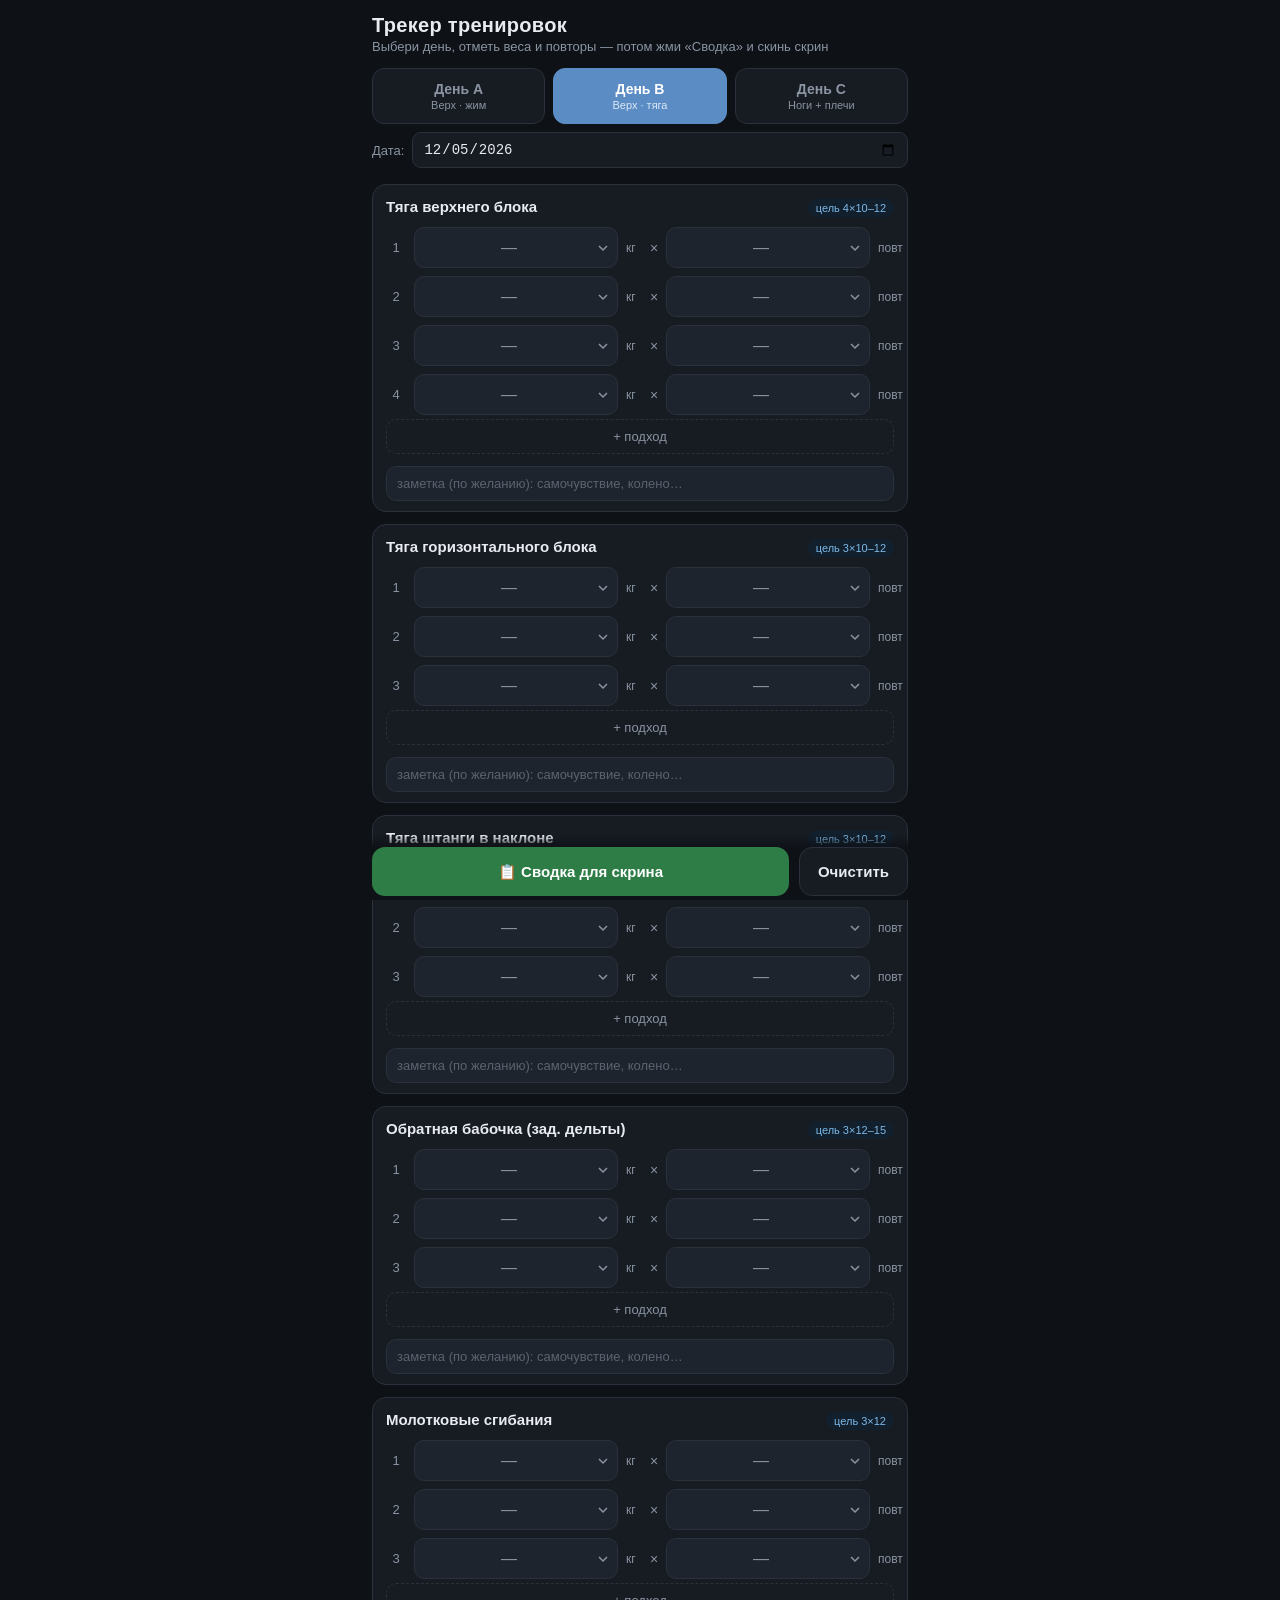
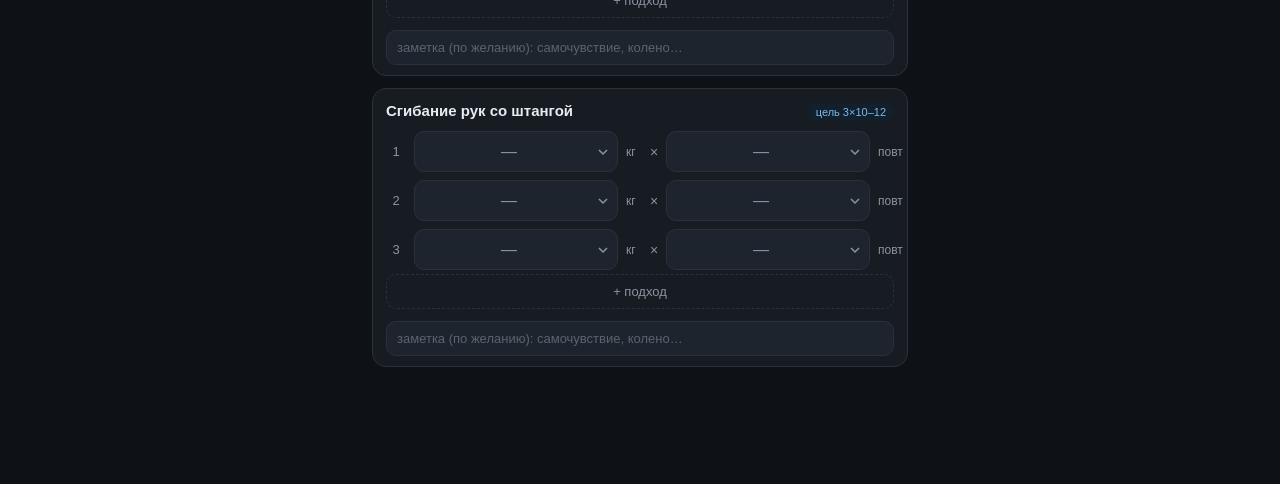
==== index.html @ 122b9a28 "Add files via upload" ====
<!DOCTYPE html>
<html lang="ru">
<head>
<meta charset="UTF-8">
<meta name="viewport" content="width=device-width, initial-scale=1.0, maximum-scale=1.0, user-scalable=no, viewport-fit=cover">
<title>Трекер тренировок</title>

<!-- PWA: иконка на домашний экран, полноэкранный режим -->
<meta name="apple-mobile-web-app-capable" content="yes">
<meta name="apple-mobile-web-app-status-bar-style" content="black-translucent">
<meta name="apple-mobile-web-app-title" content="Тренировки">
<meta name="theme-color" content="#0e1116">

<!-- иконка приложения (SVG, встроенная) -->
<link rel="apple-touch-icon" href="data:image/svg+xml,%3Csvg xmlns='http://www.w3.org/2000/svg' viewBox='0 0 180 180'%3E%3Crect width='180' height='180' rx='40' fill='%230e1116'/%3E%3Crect x='38' y='78' width='104' height='24' rx='12' fill='%232E7D46'/%3E%3Ccircle cx='38' cy='90' r='26' fill='%235b8cc4'/%3E%3Ccircle cx='142' cy='90' r='26' fill='%235b8cc4'/%3E%3Crect x='26' y='74' width='16' height='32' rx='5' fill='%237db9e8'/%3E%3Crect x='138' y='74' width='16' height='32' rx='5' fill='%237db9e8'/%3E%3C/svg%3E">
<link rel="manifest" href="data:application/json,%7B%22name%22%3A%22%D0%A2%D1%80%D0%B5%D0%BA%D0%B5%D1%80%20%D1%82%D1%80%D0%B5%D0%BD%D0%B8%D1%80%D0%BE%D0%B2%D0%BE%D0%BA%22%2C%22short_name%22%3A%22%D0%A2%D1%80%D0%B5%D0%BD%D0%B8%D1%80%D0%BE%D0%B2%D0%BA%D0%B8%22%2C%22display%22%3A%22standalone%22%2C%22background_color%22%3A%22%230e1116%22%2C%22theme_color%22%3A%22%230e1116%22%2C%22start_url%22%3A%22.%22%7D">
<style>
  :root{
    --bg:#0e1116;
    --panel:#171b22;
    --panel2:#1e242d;
    --line:#2a313c;
    --navy:#5b8cc4;
    --green:#4fae6a;
    --green-d:#2E7D46;
    --txt:#e8ecf1;
    --muted:#8a94a2;
    --accent:#7db9e8;
  }
  *{box-sizing:border-box;-webkit-tap-highlight-color:transparent;}
  html,body{margin:0;padding:0;background:var(--bg);color:var(--txt);
    font-family:-apple-system,BlinkMacSystemFont,"Segoe UI",Roboto,sans-serif;}
  body{padding:14px 12px 40px;max-width:560px;margin:0 auto;}

  header{margin-bottom:14px;}
  h1{font-size:20px;margin:0 0 2px;letter-spacing:.3px;}
  .sub{color:var(--muted);font-size:13px;}

  /* переключатель дней */
  .days{display:flex;gap:8px;margin:14px 0 8px;}
  .day-btn{flex:1;padding:12px 6px;border-radius:12px;border:1px solid var(--line);
    background:var(--panel);color:var(--muted);font-size:14px;font-weight:600;
    text-align:center;cursor:pointer;transition:.15s;}
  .day-btn .t{display:block;font-size:11px;font-weight:500;margin-top:2px;color:var(--muted);}
  .day-btn.active{background:var(--navy);color:#fff;border-color:var(--navy);}
  .day-btn.active .t{color:#dce8f5;}

  .datebar{display:flex;align-items:center;gap:8px;margin:6px 0 16px;}
  .datebar label{font-size:13px;color:var(--muted);}
  .datebar input{background:var(--panel);border:1px solid var(--line);color:var(--txt);
    padding:8px 10px;border-radius:9px;font-size:14px;flex:1;}

  .ex{background:var(--panel);border:1px solid var(--line);border-radius:14px;
    padding:13px 13px 6px;margin-bottom:12px;}
  .ex-head{display:flex;justify-content:space-between;align-items:baseline;margin-bottom:10px;}
  .ex-name{font-size:15px;font-weight:650;}
  .ex-target{font-size:11px;color:var(--accent);background:#12202e;padding:3px 8px;
    border-radius:20px;white-space:nowrap;margin-left:8px;}

  .sets{display:flex;flex-direction:column;gap:8px;}
  .set{display:flex;align-items:center;gap:8px;}
  .set-n{width:20px;color:var(--muted);font-size:13px;flex-shrink:0;text-align:center;}
  .set select{flex:1;background:var(--panel2);border:1px solid var(--line);color:var(--txt);
    padding:11px 8px;border-radius:10px;font-size:16px;text-align:center;
    appearance:none;-webkit-appearance:none;
    background-image:url("data:image/svg+xml;utf8,<svg xmlns='http://www.w3.org/2000/svg' width='12' height='12' viewBox='0 0 12 12'><path d='M2 4l4 4 4-4' stroke='%238a94a2' stroke-width='1.5' fill='none'/></svg>");
    background-repeat:no-repeat;background-position:right 8px center;padding-right:22px;}
  .set select:focus{outline:none;border-color:var(--navy);}
  .set select.empty{color:var(--muted);}
  .unit{font-size:12px;color:var(--muted);width:16px;flex-shrink:0;}
  .set .x{color:var(--muted);font-size:14px;flex-shrink:0;}

  .add-set{width:100%;background:transparent;border:1px dashed var(--line);color:var(--muted);
    padding:9px;border-radius:10px;font-size:13px;margin:4px 0 8px;cursor:pointer;}
  .add-set:active{background:var(--panel2);}

  .note-in{width:100%;background:var(--panel2);border:1px solid var(--line);color:var(--txt);
    padding:9px 10px;border-radius:10px;font-size:13px;margin-top:4px;resize:none;
    font-family:inherit;}
  .note-in::placeholder{color:#5a636f;}

  .bottom{position:sticky;bottom:0;padding:12px 0 4px;background:linear-gradient(transparent,var(--bg) 22%);
    display:flex;gap:10px;margin-top:6px;}
  .btn{flex:1;padding:15px;border-radius:13px;border:none;font-size:15px;font-weight:650;cursor:pointer;}
  .btn-green{background:var(--green-d);color:#fff;}
  .btn-ghost{background:var(--panel);color:var(--txt);border:1px solid var(--line);flex:0 0 auto;padding:15px 18px;}
  .btn:active{transform:scale(.98);}

  /* сводка */
  .overlay{position:fixed;inset:0;background:rgba(0,0,0,.6);display:none;
    align-items:flex-start;justify-content:center;padding:24px 14px;z-index:50;overflow:auto;}
  .overlay.show{display:flex;}
  .summary-card{background:#0f1319;border:1px solid var(--line);border-radius:16px;
    width:100%;max-width:460px;padding:20px;}
  .summary-card h2{margin:0 0 3px;font-size:17px;color:var(--green);}
  .summary-card .sdate{color:var(--muted);font-size:13px;margin-bottom:14px;}
  .srow{padding:9px 0;border-bottom:1px solid var(--line);}
  .srow:last-of-type{border-bottom:none;}
  .srow .n{font-size:14px;font-weight:600;margin-bottom:3px;}
  .srow .v{font-size:14px;color:var(--accent);font-variant-numeric:tabular-nums;}
  .srow .empty-v{color:#5a636f;font-style:italic;}
  .snote{margin-top:12px;padding-top:12px;border-top:1px solid var(--line);
    font-size:13px;color:var(--muted);white-space:pre-wrap;}
  .close-row{display:flex;gap:10px;margin-top:18px;}
  .tip{font-size:12px;color:var(--muted);text-align:center;margin-top:14px;line-height:1.5;}
</style>
</head>
<body>
<header>
  <h1>Трекер тренировок</h1>
  <div class="sub">Выбери день, отметь веса и повторы — потом жми «Сводка» и скинь скрин</div>
</header>

<div class="days" id="days"></div>

<div class="datebar">
  <label>Дата:</label>
  <input type="date" id="workoutDate">
</div>

<div id="exercises"></div>

<div class="bottom">
  <button class="btn btn-green" onclick="showSummary()">📋 Сводка для скрина</button>
  <button class="btn btn-ghost" onclick="resetDay()">Очистить</button>
</div>

<div class="overlay" id="overlay">
  <div class="summary-card" id="summaryCard"></div>
</div>

<script>
// ---- данные программы ----
const PROGRAM = {
  A: {
    label:"День A", title:"Верх · жим",
    ex:[
      {n:"Жим штанги лёжа", t:"4×8–10", type:"barbell"},
      {n:"Жим гантелей на наклонной", t:"3×10–12", type:"db"},
      {n:"Сведение рук (бабочка)", t:"3×12", type:"machine"},
      {n:"Жим гантелей сидя над головой", t:"3×10", type:"db"},
      {n:"Разгибание на трицепс (канат)", t:"3×12", type:"machine"},
      {n:"Французский жим гантелей", t:"3×12", type:"db"},
    ]
  },
  B: {
    label:"День B", title:"Верх · тяга",
    ex:[
      {n:"Тяга верхнего блока", t:"4×10–12", type:"machine"},
      {n:"Тяга горизонтального блока", t:"3×10–12", type:"machine"},
      {n:"Тяга штанги в наклоне", t:"3×10–12", type:"barbell"},
      {n:"Обратная бабочка (зад. дельты)", t:"3×12–15", type:"machine"},
      {n:"Молотковые сгибания", t:"3×12", type:"db"},
      {n:"Сгибание рук со штангой", t:"3×10–12", type:"barbell"},
    ]
  },
  C: {
    label:"День C", title:"Ноги + плечи",
    ex:[
      {n:"Жим ногами", t:"3×10–12", type:"machine"},
      {n:"Сгибание ног", t:"3×12", type:"machine"},
      {n:"Сведение ног", t:"3×12–15", type:"machine"},
      {n:"Жим гантелей сидя (плечи)", t:"3×10", type:"db"},
      {n:"Махи в стороны (средний пучок)", t:"3×12–15", type:"db"},
      {n:"Махи в наклоне / обр. бабочка (задний)", t:"3×12–15", type:"db"},
    ]
  }
};

// шаги весов под тип снаряда
function weightOptions(type){
  let max, step;
  if(type==="barbell"){ max=120; step=2.5; }
  else if(type==="db"){ max=40; step=1; }
  else { max=120; step=2.5; } // machine / блок
  const arr=[];
  for(let w=0; w<=max; w+=step){
    arr.push(Number.isInteger(w)? w.toString() : w.toString());
  }
  return arr;
}
const REPS = Array.from({length:30},(_,i)=>(i+1).toString());

// ---- состояние ----
let currentDay = "B"; // по умолчанию открываем B — ты его отрабатывал
let state = {}; // state[day][exIndex] = {sets:[{w,r},...], note:""}
const STORE_KEY = "trainTracker_v1";

function freshState(){
  const s = {};
  for(const d of Object.keys(PROGRAM)){
    s[d] = PROGRAM[d].ex.map(()=>({sets:[{w:"",r:""},{w:"",r:""},{w:"",r:""}], note:""}));
  }
  s.B[0].sets.push({w:"",r:""}); // день B: 4 подхода в тяге верхнего блока
  return s;
}

function saveState(){
  try{ localStorage.setItem(STORE_KEY, JSON.stringify({day:currentDay, state})); }catch(e){}
}

function loadState(){
  state = freshState();
  try{
    const raw = localStorage.getItem(STORE_KEY);
    if(raw){
      const parsed = JSON.parse(raw);
      if(parsed && parsed.state){
        // бережная миграция: переносим данные тех дней, где структура совпала.
        // если в дне поменялось число упражнений (напр. добавили сведение ног в C) —
        // этот день берётся из свежего дефолта, остальные сохраняются.
        for(const d of Object.keys(PROGRAM)){
          const saved = parsed.state[d];
          if(saved && saved.length === PROGRAM[d].ex.length){
            state[d] = saved;
          }
        }
        if(parsed.day && PROGRAM[parsed.day]) currentDay = parsed.day;
      }
    }
  }catch(e){}
}
loadState();

// дата по умолчанию — сегодня
function todayISO(){
  const d=new Date();
  const off=d.getTimezoneOffset();
  const l=new Date(d.getTime()-off*60000);
  return l.toISOString().slice(0,10);
}

// ---- рендер ----
function renderDays(){
  const box=document.getElementById("days");
  box.innerHTML="";
  for(const d of Object.keys(PROGRAM)){
    const b=document.createElement("div");
    b.className="day-btn"+(d===currentDay?" active":"");
    b.innerHTML=`${PROGRAM[d].label}<span class="t">${PROGRAM[d].title}</span>`;
    b.onclick=()=>{currentDay=d; saveState(); renderDays(); renderExercises();};
    box.appendChild(b);
  }
}

function makeSelect(options, value, unit, onChange){
  const sel=document.createElement("select");
  const ph=document.createElement("option");
  ph.value=""; ph.textContent="—";
  sel.appendChild(ph);
  for(const o of options){
    const op=document.createElement("option");
    op.value=o; op.textContent=o+(unit||"");
    sel.appendChild(op);
  }
  sel.value=value||"";
  if(!value) sel.classList.add("empty");
  sel.onchange=()=>{ sel.classList.toggle("empty",!sel.value); onChange(sel.value); saveState(); };
  return sel;
}

function renderExercises(){
  const box=document.getElementById("exercises");
  box.innerHTML="";
  const day=PROGRAM[currentDay];
  day.ex.forEach((ex,ei)=>{
    const card=document.createElement("div");
    card.className="ex";
    const wOpts=weightOptions(ex.type);

    const head=document.createElement("div");
    head.className="ex-head";
    head.innerHTML=`<span class="ex-name">${ex.n}</span><span class="ex-target">цель ${ex.t}</span>`;
    card.appendChild(head);

    const setsBox=document.createElement("div");
    setsBox.className="sets";
    const st=state[currentDay][ei];

    st.sets.forEach((set,si)=>{
      const row=document.createElement("div");
      row.className="set";
      const num=document.createElement("div");
      num.className="set-n"; num.textContent=(si+1);
      row.appendChild(num);

      const wSel=makeSelect(wOpts,set.w,"",(v)=>{set.w=v;});
      row.appendChild(wSel);
      const kg=document.createElement("span"); kg.className="unit"; kg.textContent="кг";
      row.appendChild(kg);

      const x=document.createElement("span"); x.className="x"; x.textContent="×";
      row.appendChild(x);

      const rSel=makeSelect(REPS,set.r,"",(v)=>{set.r=v;});
      row.appendChild(rSel);
      const rp=document.createElement("span"); rp.className="unit"; rp.textContent="повт";
      row.appendChild(rp);

      setsBox.appendChild(row);
    });
    card.appendChild(setsBox);

    const addBtn=document.createElement("button");
    addBtn.className="add-set"; addBtn.textContent="+ подход";
    addBtn.onclick=()=>{ st.sets.push({w:"",r:""}); saveState(); renderExercises(); };
    card.appendChild(addBtn);

    const note=document.createElement("textarea");
    note.className="note-in"; note.rows=1; note.placeholder="заметка (по желанию): самочувствие, колено…";
    note.value=st.note;
    note.oninput=()=>{st.note=note.value; saveState();};
    card.appendChild(note);

    box.appendChild(card);
  });
}

// ---- сводка ----
function showSummary(){
  const day=PROGRAM[currentDay];
  const date=document.getElementById("workoutDate").value||todayISO();
  const [y,m,dd]=date.split("-");
  const human=`${dd}.${m}.${y.slice(2)}`;

  let html=`<h2>${day.label} · ${day.title}</h2>`;
  html+=`<div class="sdate">${human}</div>`;

  day.ex.forEach((ex,ei)=>{
    const st=state[currentDay][ei];
    const done=st.sets.filter(s=>s.w!==""&&s.r!=="").map(s=>`${s.w}×${s.r}`);
    html+=`<div class="srow"><div class="n">${ex.n}</div>`;
    if(done.length){
      html+=`<div class="v">${done.join("   ")}</div>`;
    }else{
      html+=`<div class="v empty-v">—</div>`;
    }
    html+=`</div>`;
  });

  // заметки
  const notes=day.ex.map((ex,ei)=>{
    const nt=state[currentDay][ei].note.trim();
    return nt?`${ex.n}: ${nt}`:null;
  }).filter(Boolean);
  if(notes.length){
    html+=`<div class="snote">📝 ${notes.join("\n")}</div>`;
  }

  html+=`<div class="close-row">
    <button class="btn btn-green" onclick="hideSummary()">Готово</button>
  </div>
  <div class="tip">Сделай скриншот этого окна и скинь в чат.<br>Данные сохраняются автоматически в этом браузере.</div>`;

  document.getElementById("summaryCard").innerHTML=html;
  document.getElementById("overlay").classList.add("show");
}
function hideSummary(){ document.getElementById("overlay").classList.remove("show"); }
document.getElementById("overlay").onclick=(e)=>{ if(e.target.id==="overlay") hideSummary(); };

function resetDay(){
  if(!confirm("Очистить данные этого дня?")) return;
  state[currentDay]=PROGRAM[currentDay].ex.map(()=>({sets:[{w:"",r:""},{w:"",r:""},{w:"",r:""}],note:""}));
  if(currentDay==="B") state.B[0].sets.push({w:"",r:""});
  saveState();
  renderExercises();
}

// ---- старт ----
document.getElementById("workoutDate").value=todayISO();
renderDays();
renderExercises();
</script>
</body>
</html>
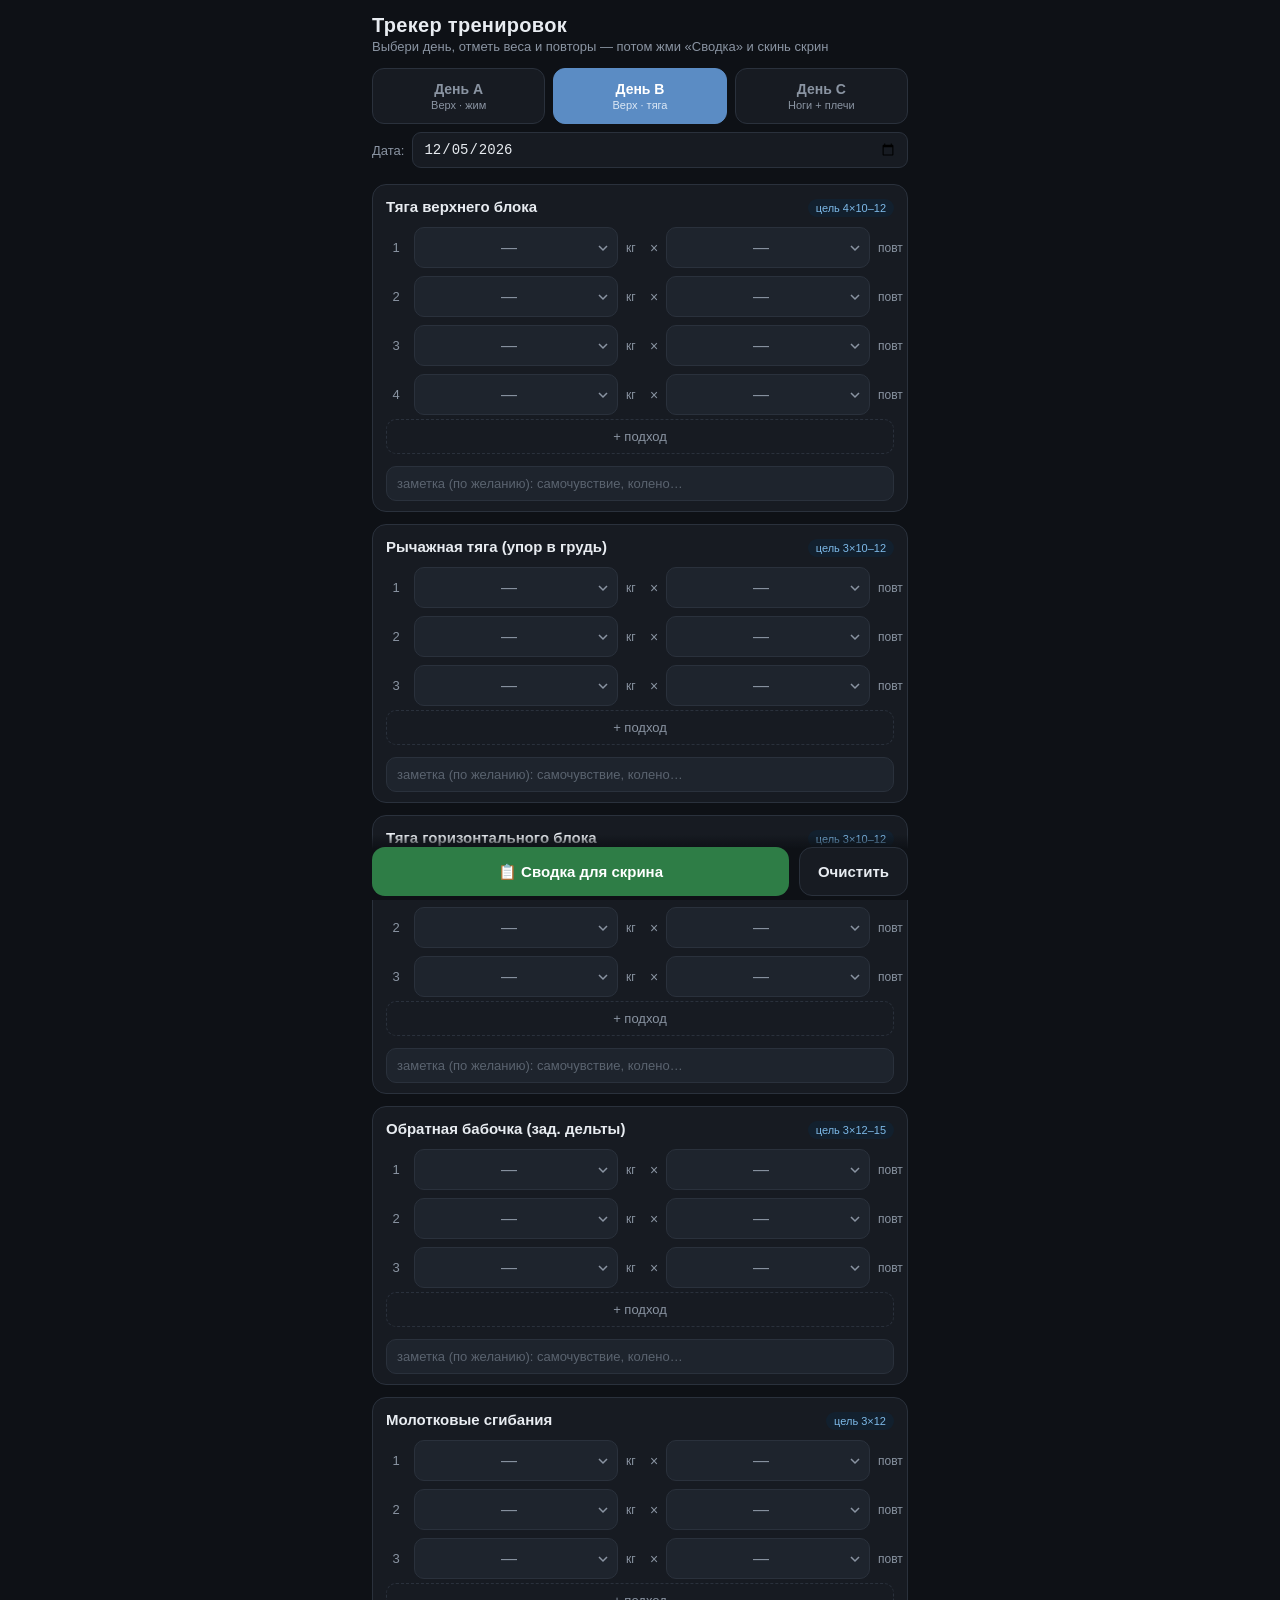
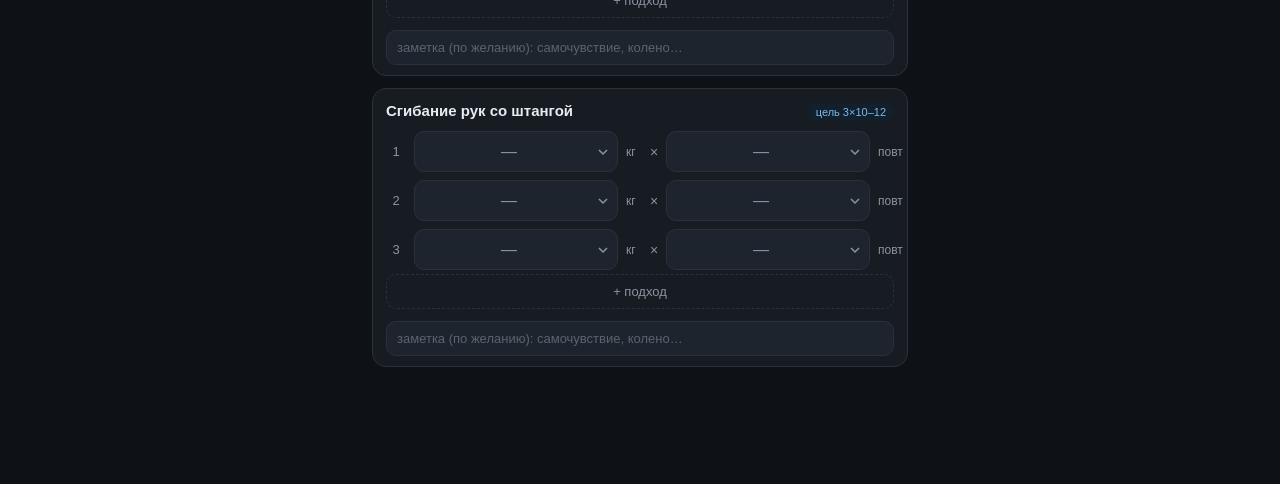
==== commit 7b34e50b: "Add files via upload" ====
--- a/index.html
+++ b/index.html
@@ -136,9 +136,8 @@
     label:"День A", title:"Верх · жим",
     ex:[
       {n:"Жим штанги лёжа", t:"4×8–10", type:"barbell"},
-      {n:"Жим гантелей на наклонной", t:"3×10–12", type:"db"},
+      {n:"Жим в Хаммере на наклонной", t:"3×10–12", type:"machine"},
       {n:"Сведение рук (бабочка)", t:"3×12", type:"machine"},
-      {n:"Жим гантелей сидя над головой", t:"3×10", type:"db"},
       {n:"Разгибание на трицепс (канат)", t:"3×12", type:"machine"},
       {n:"Французский жим гантелей", t:"3×12", type:"db"},
     ]
@@ -147,8 +146,8 @@
     label:"День B", title:"Верх · тяга",
     ex:[
       {n:"Тяга верхнего блока", t:"4×10–12", type:"machine"},
+      {n:"Рычажная тяга (упор в грудь)", t:"3×10–12", type:"machine"},
       {n:"Тяга горизонтального блока", t:"3×10–12", type:"machine"},
-      {n:"Тяга штанги в наклоне", t:"3×10–12", type:"barbell"},
       {n:"Обратная бабочка (зад. дельты)", t:"3×12–15", type:"machine"},
       {n:"Молотковые сгибания", t:"3×12", type:"db"},
       {n:"Сгибание рук со штангой", t:"3×10–12", type:"barbell"},
@@ -169,12 +168,13 @@
 
 // шаги весов под тип снаряда
 function weightOptions(type){
-  let max, step;
-  if(type==="barbell"){ max=120; step=2.5; }
-  else if(type==="db"){ max=40; step=1; }
-  else { max=120; step=2.5; } // machine / блок
+  if(type==="db"){
+    // реальный ряд гантелей зала (Fitex), шаг 2.5 кг
+    return ["2","4","5","7.5","10","12.5","15","17.5","20","22.5","25","27.5","30","32.5","35","37.5","40"];
+  }
+  // штанга / тренажёры / блоки — шаг 2.5 до 120
   const arr=[];
-  for(let w=0; w<=max; w+=step){
+  for(let w=0; w<=120; w+=2.5){
     arr.push(Number.isInteger(w)? w.toString() : w.toString());
   }
   return arr;
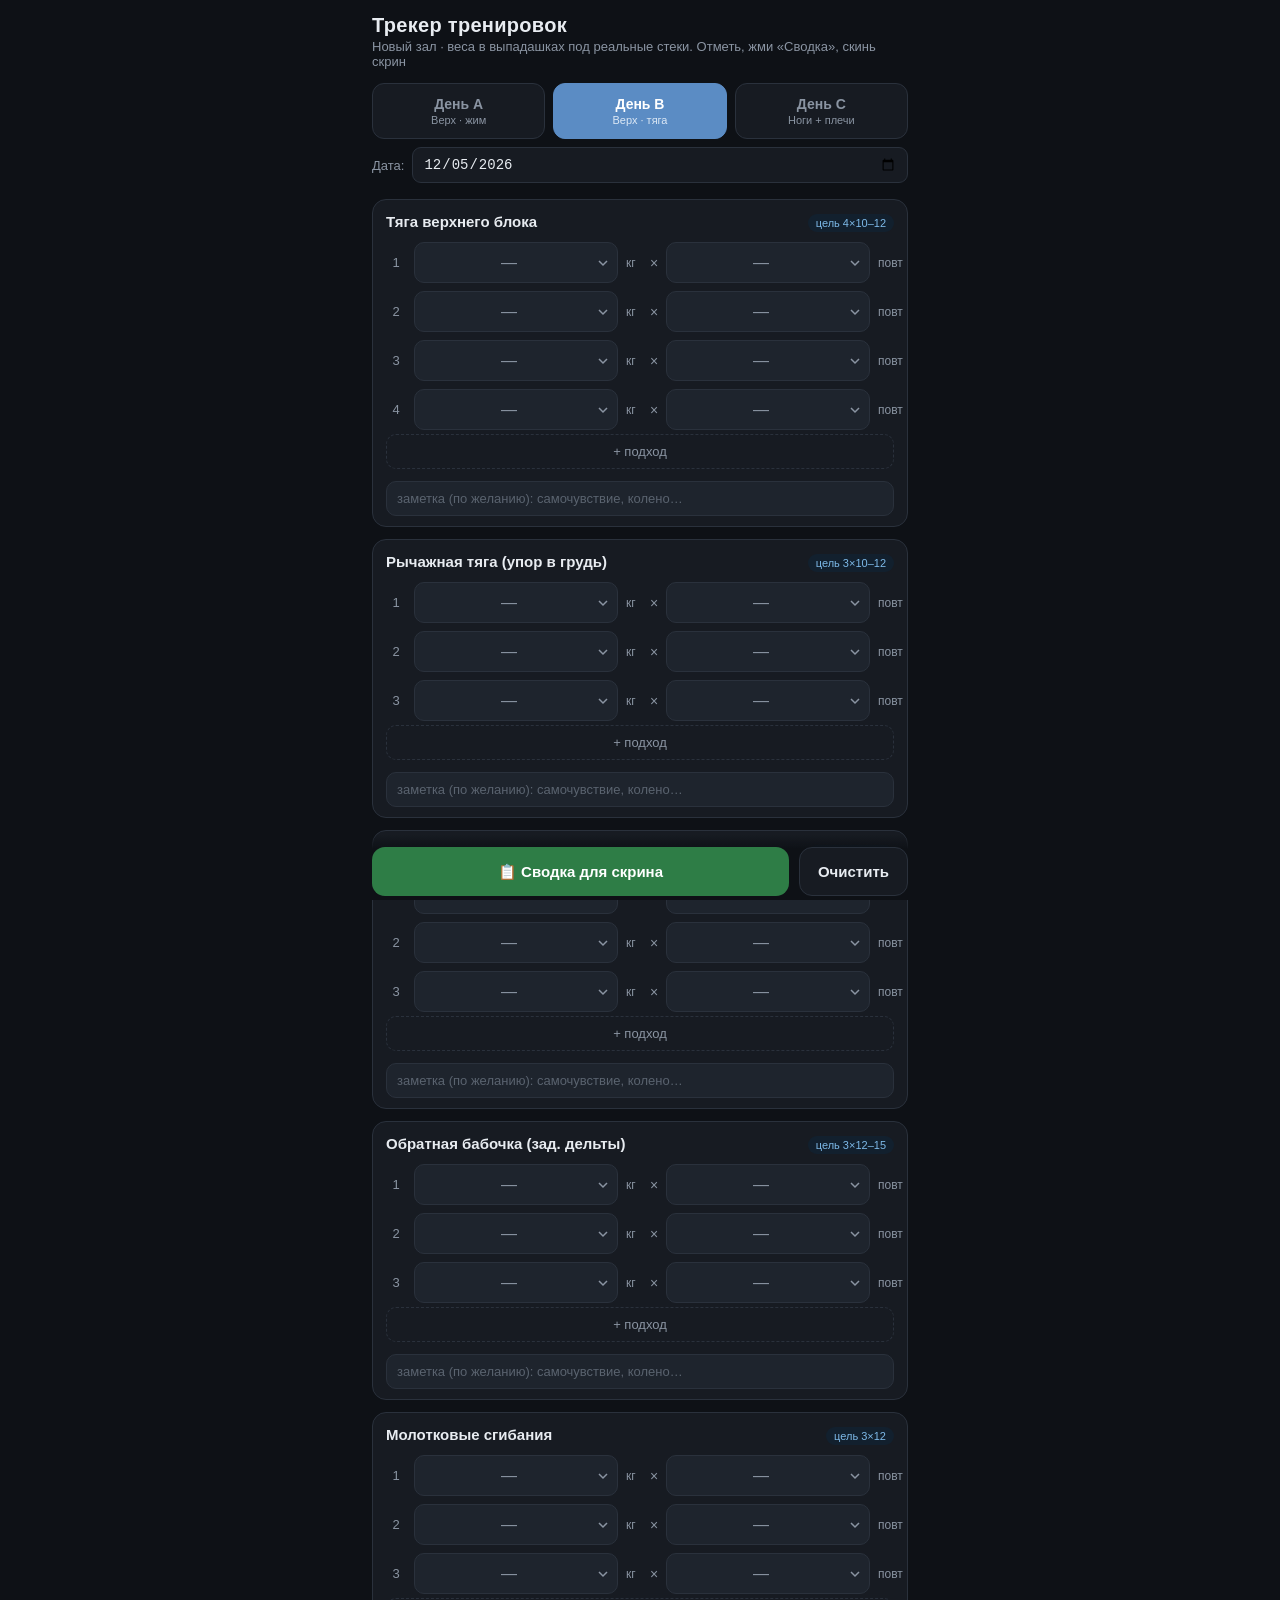
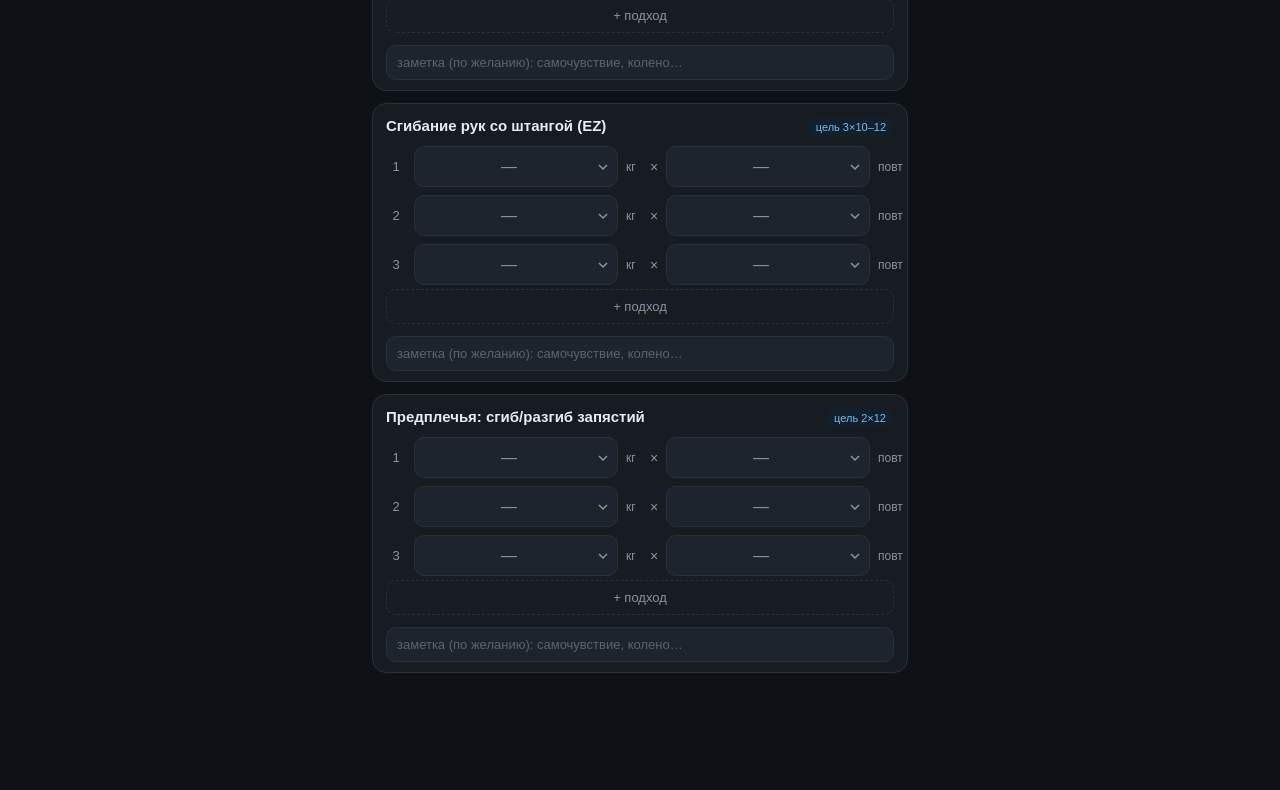
==== commit aa5550c5: "Add files via upload" ====
--- a/index.html
+++ b/index.html
@@ -108,7 +108,7 @@
 <body>
 <header>
   <h1>Трекер тренировок</h1>
-  <div class="sub">Выбери день, отметь веса и повторы — потом жми «Сводка» и скинь скрин</div>
+  <div class="sub">Новый зал · веса в выпадашках под реальные стеки. Отметь, жми «Сводка», скинь скрин</div>
 </header>
 
 <div class="days" id="days"></div>
@@ -136,29 +136,30 @@
     label:"День A", title:"Верх · жим",
     ex:[
       {n:"Жим штанги лёжа", t:"4×8–10", type:"barbell"},
-      {n:"Жим в Хаммере на наклонной", t:"3×10–12", type:"machine"},
-      {n:"Сведение рук (бабочка)", t:"3×12", type:"machine"},
-      {n:"Разгибание на трицепс (канат)", t:"3×12", type:"machine"},
+      {n:"Жим в Хаммере на наклонной", t:"3×10–12", type:"db"},
+      {n:"Сведение рук (бабочка)", t:"3×12", type:"machineX"},
+      {n:"Разгибание на трицепс (канат)", t:"3×12", type:"machineX"},
       {n:"Французский жим гантелей", t:"3×12", type:"db"},
     ]
   },
   B: {
     label:"День B", title:"Верх · тяга",
     ex:[
-      {n:"Тяга верхнего блока", t:"4×10–12", type:"machine"},
-      {n:"Рычажная тяга (упор в грудь)", t:"3×10–12", type:"machine"},
-      {n:"Тяга горизонтального блока", t:"3×10–12", type:"machine"},
-      {n:"Обратная бабочка (зад. дельты)", t:"3×12–15", type:"machine"},
+      {n:"Тяга верхнего блока", t:"4×10–12", type:"machineX"},
+      {n:"Рычажная тяга (упор в грудь)", t:"3×10–12", type:"machine7"},
+      {n:"Тяга горизонтального блока", t:"3×10–12", type:"machineX"},
+      {n:"Обратная бабочка (зад. дельты)", t:"3×12–15", type:"machineX"},
       {n:"Молотковые сгибания", t:"3×12", type:"db"},
-      {n:"Сгибание рук со штангой", t:"3×10–12", type:"barbell"},
+      {n:"Сгибание рук со штангой (EZ)", t:"3×10–12", type:"barbell"},
+      {n:"Предплечья: сгиб/разгиб запястий", t:"2×12", type:"db"},
     ]
   },
   C: {
     label:"День C", title:"Ноги + плечи",
     ex:[
-      {n:"Жим ногами", t:"3×10–12", type:"machine"},
-      {n:"Сгибание ног", t:"3×12", type:"machine"},
-      {n:"Сведение ног", t:"3×12–15", type:"machine"},
+      {n:"Жим ногами", t:"3×10–12", type:"legpress"},
+      {n:"Сгибание ног", t:"3×12", type:"machine7"},
+      {n:"Сведение ног", t:"3×12–15", type:"machine7"},
       {n:"Жим гантелей сидя (плечи)", t:"3×10", type:"db"},
       {n:"Махи в стороны (средний пучок)", t:"3×12–15", type:"db"},
       {n:"Махи в наклоне / обр. бабочка (задний)", t:"3×12–15", type:"db"},
@@ -166,17 +167,33 @@
   }
 };
 
-// шаги весов под тип снаряда
+// шаги весов под тип снаряда (НОВЫЙ ЗАЛ, с 07.11.2026)
 function weightOptions(type){
   if(type==="db"){
-    // реальный ряд гантелей зала (Fitex), шаг 2.5 кг
-    return ["2","4","5","7.5","10","12.5","15","17.5","20","22.5","25","27.5","30","32.5","35","37.5","40"];
-  }
-  // штанга / тренажёры / блоки — шаг 2.5 до 120
+    // гантели Eleiko/Hammer, шаг 2.5, ряд шире
+    const base=["2","4","5","7.5"];
+    for(let w=10; w<=50; w+=2.5){ base.push(w.toString()); }
+    return base;
+  }
+  if(type==="machine7"){
+    // стеки Life Fitness (ноги, рычажная) — шаг 7.5 кг: 5,12.5,20,27.5,...
+    const arr=["5"];
+    for(let w=12.5; w<=147.5; w+=7.5){ arr.push(w.toString()); }
+    return arr;
+  }
+  if(type==="machineX"){
+    // верхние стеки (бабочка, трицепс, блоки): кривой ряд 2.5…17.5, далее +3.5
+    return ["2.5","5","7.5","10","12.5","15","17.5","21","24.5","28","31.5","35","38.5","42","45.5","49","52.5"];
+  }
+  if(type==="legpress"){
+    // жим ногами — считаем блины Ivanko (15,25) + мелкие; оставляем широкий ряд 2.5
+    const arr=[];
+    for(let w=0; w<=200; w+=2.5){ arr.push(w.toString()); }
+    return arr;
+  }
+  // штанга (barbell) — шаг 2.5
   const arr=[];
-  for(let w=0; w<=120; w+=2.5){
-    arr.push(Number.isInteger(w)? w.toString() : w.toString());
-  }
+  for(let w=0; w<=120; w+=2.5){ arr.push(w.toString()); }
   return arr;
 }
 const REPS = Array.from({length:30},(_,i)=>(i+1).toString());
@@ -184,7 +201,7 @@
 // ---- состояние ----
 let currentDay = "B"; // по умолчанию открываем B — ты его отрабатывал
 let state = {}; // state[day][exIndex] = {sets:[{w,r},...], note:""}
-const STORE_KEY = "trainTracker_v1";
+const STORE_KEY = "trainTracker_v2_newgym";
 
 function freshState(){
   const s = {};
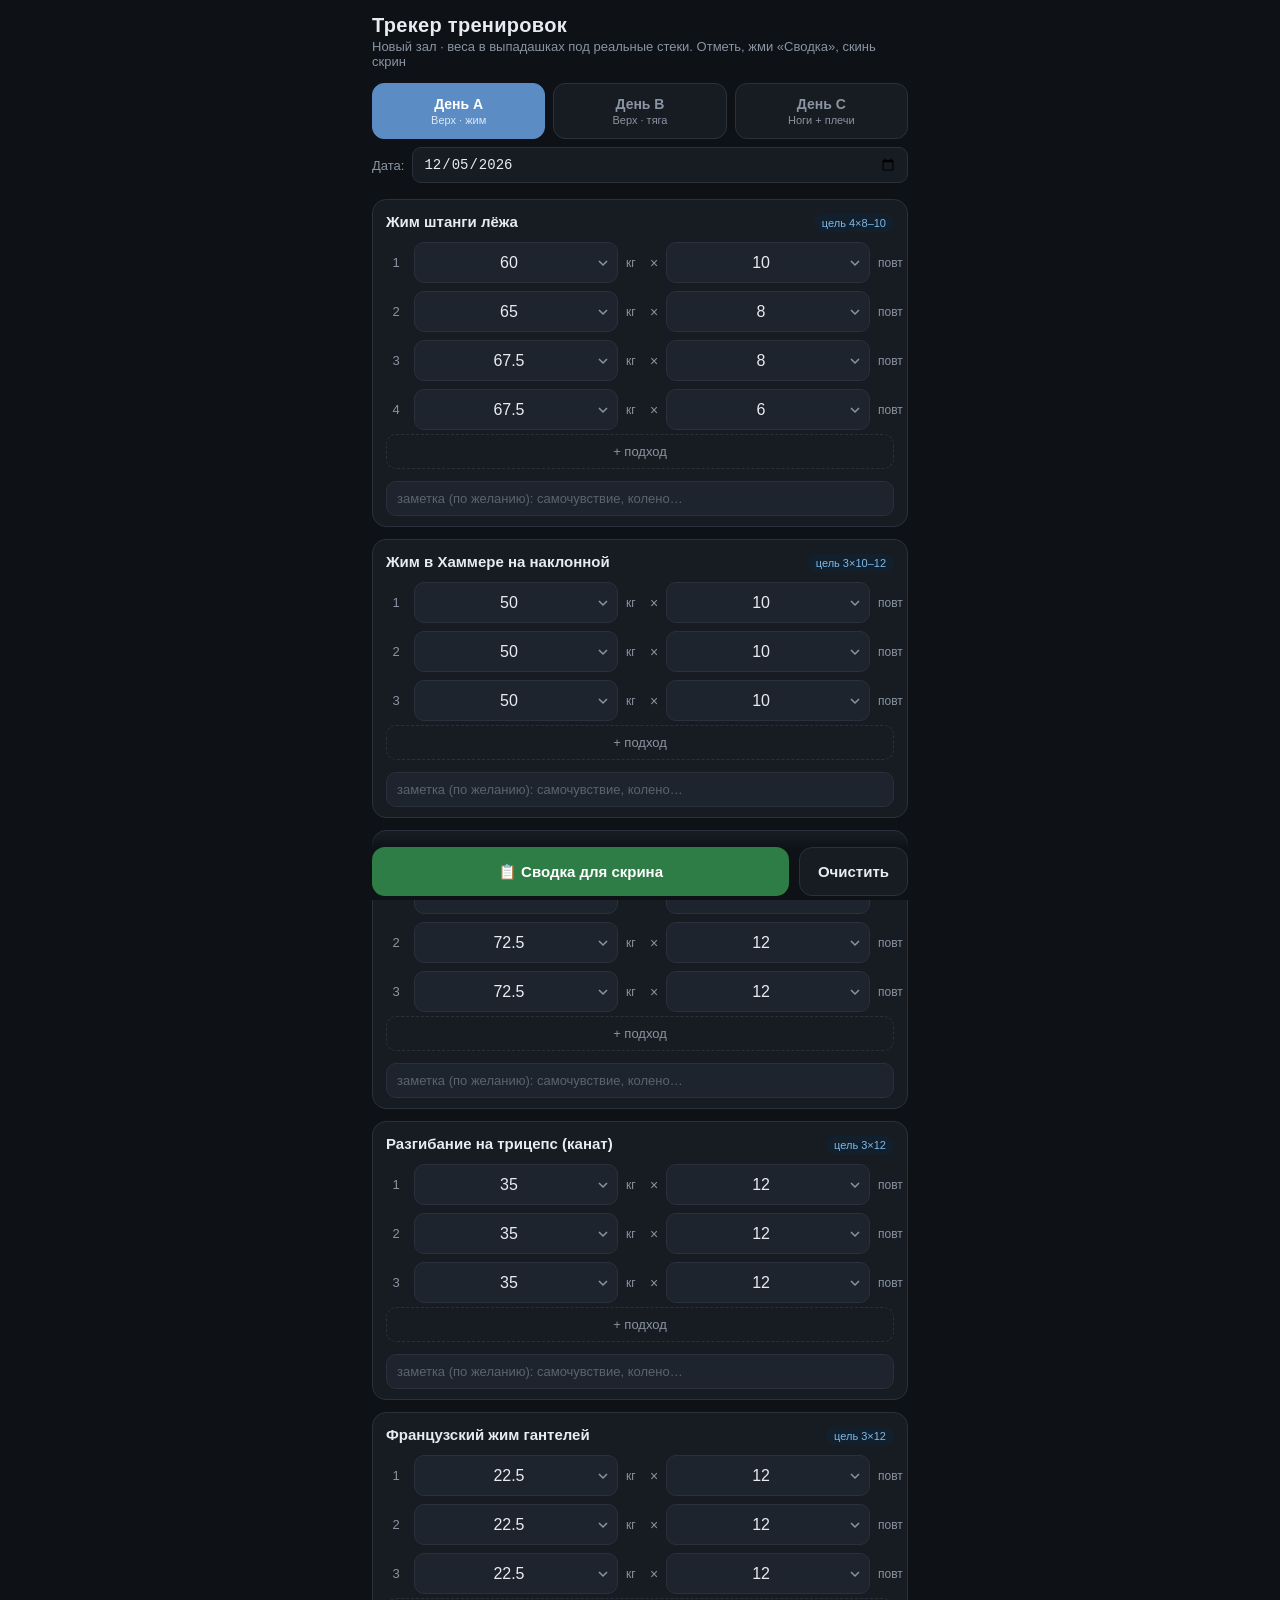
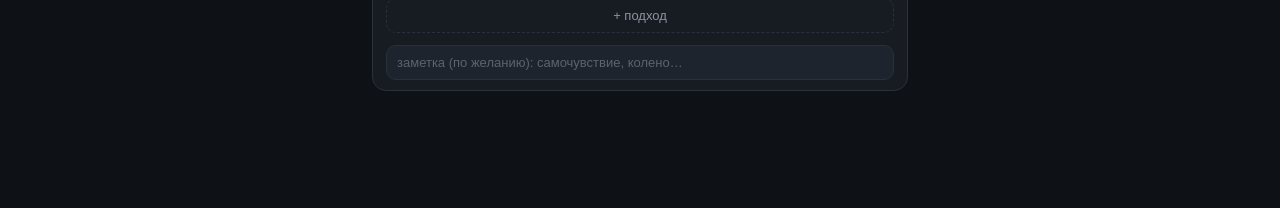
==== commit 80c5fb98: "Add files via upload" ====
--- a/index.html
+++ b/index.html
@@ -135,34 +135,34 @@
   A: {
     label:"День A", title:"Верх · жим",
     ex:[
-      {n:"Жим штанги лёжа", t:"4×8–10", type:"barbell"},
-      {n:"Жим в Хаммере на наклонной", t:"3×10–12", type:"db"},
-      {n:"Сведение рук (бабочка)", t:"3×12", type:"machineX"},
-      {n:"Разгибание на трицепс (канат)", t:"3×12", type:"machineX"},
-      {n:"Французский жим гантелей", t:"3×12", type:"db"},
+      {n:"Жим штанги лёжа", t:"4×8–10", type:"barbell", plan:[["60","10"],["65","8"],["67.5","8"],["67.5","6"]]},
+      {n:"Жим в Хаммере на наклонной", t:"3×10–12", type:"db", plan:[["50","10"],["50","10"],["50","10"]]},
+      {n:"Сведение рук (бабочка)", t:"3×12", type:"machine7", plan:[["72.5","12"],["72.5","12"],["72.5","12"]]},
+      {n:"Разгибание на трицепс (канат)", t:"3×12", type:"machineX", plan:[["35","12"],["35","12"],["35","12"]]},
+      {n:"Французский жим гантелей", t:"3×12", type:"db", plan:[["22.5","12"],["22.5","12"],["22.5","12"]]},
     ]
   },
   B: {
     label:"День B", title:"Верх · тяга",
     ex:[
-      {n:"Тяга верхнего блока", t:"4×10–12", type:"machineX"},
-      {n:"Рычажная тяга (упор в грудь)", t:"3×10–12", type:"machine7"},
-      {n:"Тяга горизонтального блока", t:"3×10–12", type:"machineX"},
-      {n:"Обратная бабочка (зад. дельты)", t:"3×12–15", type:"machineX"},
-      {n:"Молотковые сгибания", t:"3×12", type:"db"},
-      {n:"Сгибание рук со штангой (EZ)", t:"3×10–12", type:"barbell"},
-      {n:"Предплечья: сгиб/разгиб запястий", t:"2×12", type:"db"},
+      {n:"Тяга верхнего блока", t:"4×10–12", type:"machine10", plan:[["40","12"],["47","10"],["47","10"],["",""]]},
+      {n:"Рычажная тяга (упор в грудь)", t:"3×10–12", type:"machine7", plan:[["42.5","12"],["50","12"],["50","12"]]},
+      {n:"Тяга горизонтального блока", t:"3×10–12", type:"machine10", plan:[["47","12"],["47","12"],["47","12"]]},
+      {n:"Обратная бабочка (зад. дельты)", t:"3×12–15", type:"machine25", plan:[["37.5","12"],["40","12"],["40","12"]]},
+      {n:"Молотковые сгибания", t:"3×12", type:"db", plan:[["15","12"],["17.5","12"],["17.5","12"]]},
+      {n:"Сгибание рук со штангой (EZ)", t:"3×10–12", type:"barbell", plan:[["15","12"],["15","12"],["15","12"]]},
+      {n:"Предплечья: сгиб/разгиб запястий", t:"2×12", type:"db", plan:[["15","12"],["15","12"]]},
     ]
   },
   C: {
     label:"День C", title:"Ноги + плечи",
     ex:[
-      {n:"Жим ногами", t:"3×10–12", type:"legpress"},
-      {n:"Сгибание ног", t:"3×12", type:"machine7"},
-      {n:"Сведение ног", t:"3×12–15", type:"machine7"},
-      {n:"Жим гантелей сидя (плечи)", t:"3×10", type:"db"},
-      {n:"Махи в стороны (средний пучок)", t:"3×12–15", type:"db"},
-      {n:"Махи в наклоне / обр. бабочка (задний)", t:"3×12–15", type:"db"},
+      {n:"Жим ногами", t:"3×10–12", type:"legpress", plan:[["60","12"],["70","12"],["75","12"]]},
+      {n:"Сгибание ног", t:"3×12", type:"machine7", plan:[["42.5","12"],["47.5","12"],["47.5","12"]]},
+      {n:"Сведение ног", t:"3×12–15", type:"machine7", plan:[["80","12"],["87.5","12"],["92.5","12"]]},
+      {n:"Жим вверх (тренажёр, плечи)", t:"3×10–12", type:"machine7", plan:[["27.5","12"],["35","10"],["35","10"]]},
+      {n:"Махи в стороны (средний пучок)", t:"3×12–15", type:"db", plan:[["17.5","12"],["17.5","10"],["17.5","10"]]},
+      {n:"Махи в наклоне / обр. бабочка (задний)", t:"3×12–15", type:"db", plan:[["17.5","12"],["17.5","12"],["17.5","12"]]},
     ]
   }
 };
@@ -170,45 +170,63 @@
 // шаги весов под тип снаряда (НОВЫЙ ЗАЛ, с 07.11.2026)
 function weightOptions(type){
   if(type==="db"){
-    // гантели Eleiko/Hammer, шаг 2.5, ряд шире
-    const base=["2","4","5","7.5"];
+    // гантели Eleiko/Hammer, шаг 2.5. Старт с 10 (мелкие убраны — не листать).
+    const base=[];
     for(let w=10; w<=50; w+=2.5){ base.push(w.toString()); }
     return base;
   }
   if(type==="machine7"){
-    // стеки Life Fitness (ноги, рычажная) — шаг 7.5 кг: 5,12.5,20,27.5,...
-    const arr=["5"];
-    for(let w=12.5; w<=147.5; w+=7.5){ arr.push(w.toString()); }
+    // стеки Life Fitness (ноги, рычажная, бабочка-А, жим вверх) — плитки шаг 7.5
+    // + крутилка-добавка +5 кг. Оба ряда, чтобы было честно. Старт с 20 (мелкие убраны).
+    const plates=[];
+    for(let w=12.5; w<=147.5; w+=7.5){ plates.push(w); }
+    const all=new Set();
+    plates.forEach(p=>{ all.add(p); all.add(p+5); });
+    return Array.from(all).filter(x=>x>=20).sort((a,b)=>a-b).map(x=>x.toString());
+  }
+  if(type==="machineX"){
+    // стек «+3.5» (трицепс-канат): старт с 21 (мелкие убраны)
+    return ["21","24.5","28","31.5","35","38.5","42","45.5","49","52.5","56"];
+  }
+  if(type==="machine25"){
+    // стек шаг 2.5 (обратная бабочка дня B): старт с 20
+    const arr=[];
+    for(let w=20; w<=70; w+=2.5){ arr.push(w.toString()); }
     return arr;
   }
-  if(type==="machineX"){
-    // верхние стеки (бабочка, трицепс, блоки): кривой ряд 2.5…17.5, далее +3.5
-    return ["2.5","5","7.5","10","12.5","15","17.5","21","24.5","28","31.5","35","38.5","42","45.5","49","52.5"];
+  if(type==="machine10"){
+    // стек «кривой ×10» (блоки, тяги дня B): старт с 26 (мелкие убраны)
+    return ["26","33","40","47","57","67","77","87","97","107","117","127"];
   }
   if(type==="legpress"){
-    // жим ногами — считаем блины Ivanko (15,25) + мелкие; оставляем широкий ряд 2.5
+    // жим ногами — блины; старт с 40 (мелкие убраны)
     const arr=[];
-    for(let w=0; w<=200; w+=2.5){ arr.push(w.toString()); }
+    for(let w=40; w<=200; w+=5){ arr.push(w.toString()); }
     return arr;
   }
-  // штанга (barbell) — шаг 2.5
+  // штанга (barbell) — шаг 2.5, старт с 40 (мелкие убраны)
   const arr=[];
-  for(let w=0; w<=120; w+=2.5){ arr.push(w.toString()); }
+  for(let w=40; w<=140; w+=2.5){ arr.push(w.toString()); }
   return arr;
 }
 const REPS = Array.from({length:30},(_,i)=>(i+1).toString());
 
 // ---- состояние ----
-let currentDay = "B"; // по умолчанию открываем B — ты его отрабатывал
+let currentDay = "A"; // открываем A
 let state = {}; // state[day][exIndex] = {sets:[{w,r},...], note:""}
-const STORE_KEY = "trainTracker_v2_newgym";
+const STORE_KEY = "trainTracker_v5_plan";
 
 function freshState(){
   const s = {};
   for(const d of Object.keys(PROGRAM)){
-    s[d] = PROGRAM[d].ex.map(()=>({sets:[{w:"",r:""},{w:"",r:""},{w:"",r:""}], note:""}));
-  }
-  s.B[0].sets.push({w:"",r:""}); // день B: 4 подхода в тяге верхнего блока
+    s[d] = PROGRAM[d].ex.map((ex)=>{
+      // предзаполняем подходы планом (ориентир); можно менять в выпадашках
+      const sets = (ex.plan && ex.plan.length)
+        ? ex.plan.map(p=>({w:p[0]||"", r:p[1]||""}))
+        : [{w:"",r:""},{w:"",r:""},{w:"",r:""}];
+      return {sets, note:""};
+    });
+  }
   return s;
 }
 
@@ -378,7 +396,6 @@
 function resetDay(){
   if(!confirm("Очистить данные этого дня?")) return;
   state[currentDay]=PROGRAM[currentDay].ex.map(()=>({sets:[{w:"",r:""},{w:"",r:""},{w:"",r:""}],note:""}));
-  if(currentDay==="B") state.B[0].sets.push({w:"",r:""});
   saveState();
   renderExercises();
 }
